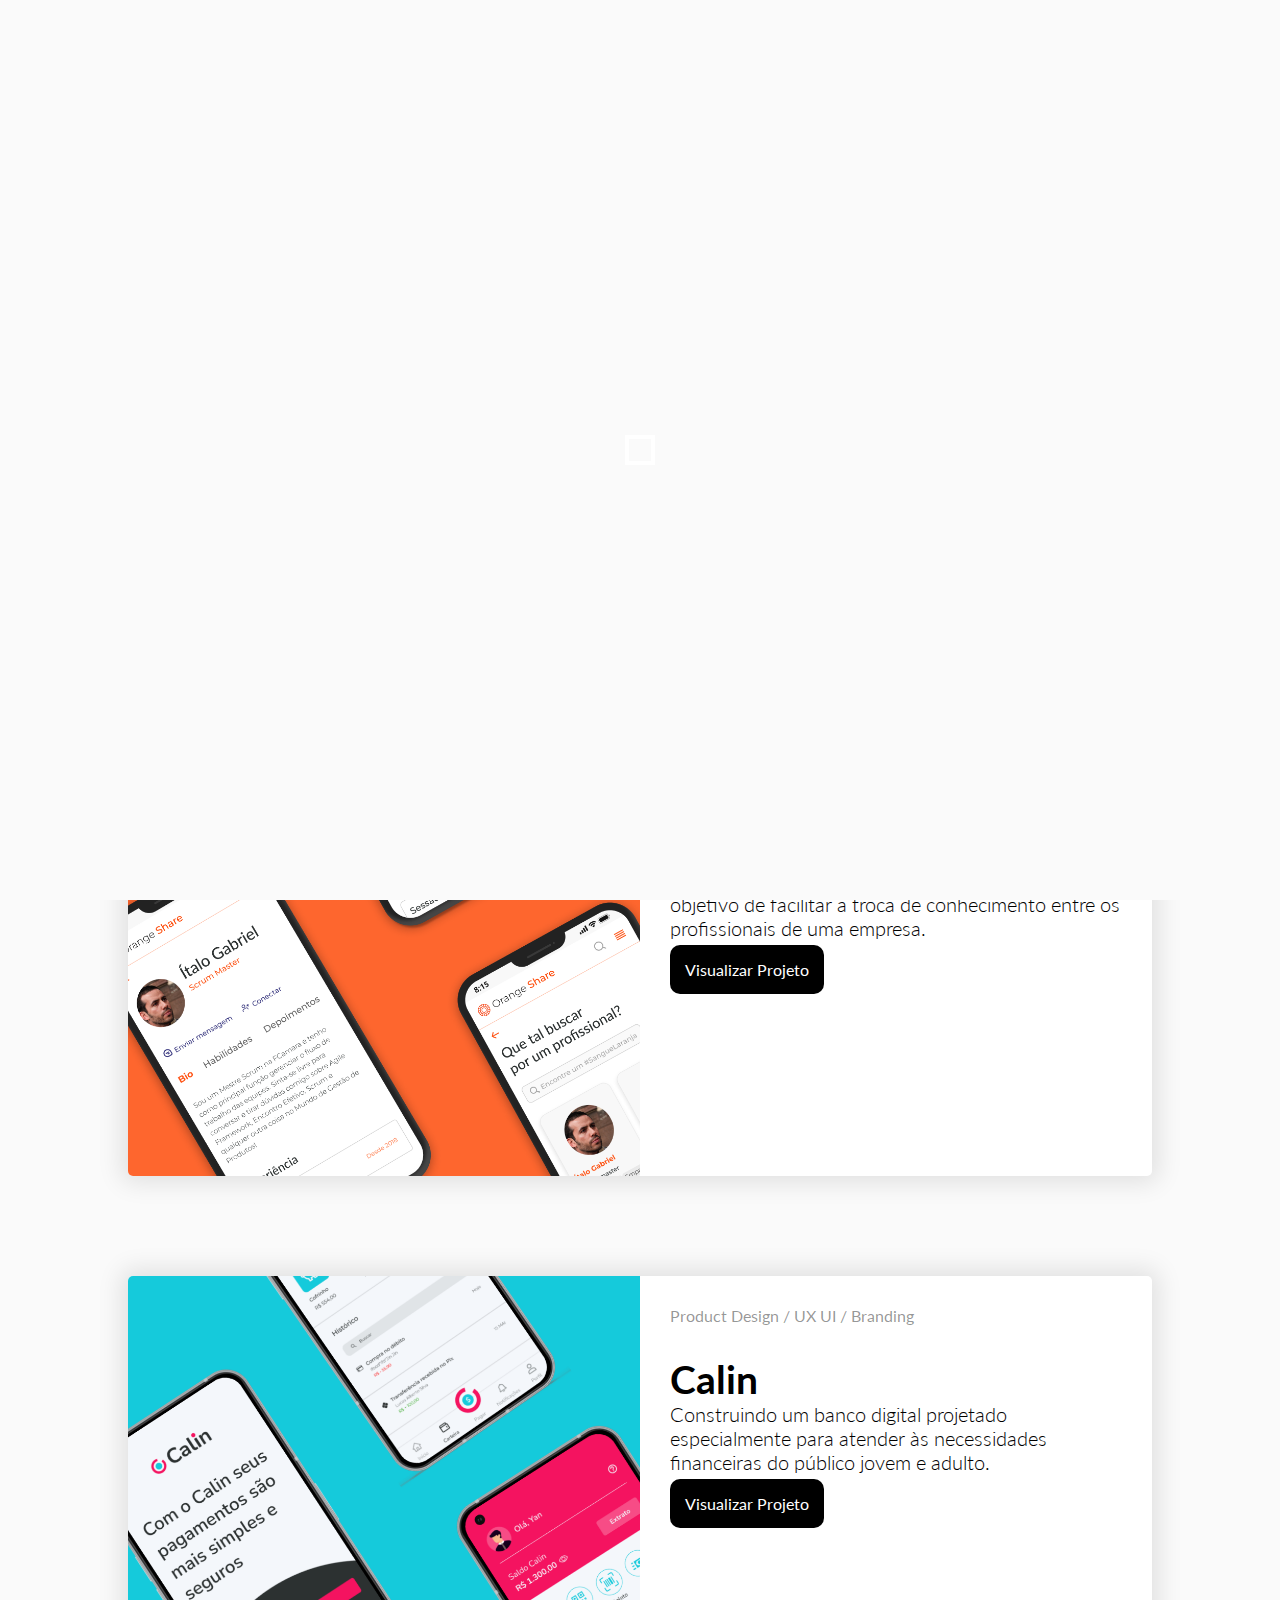
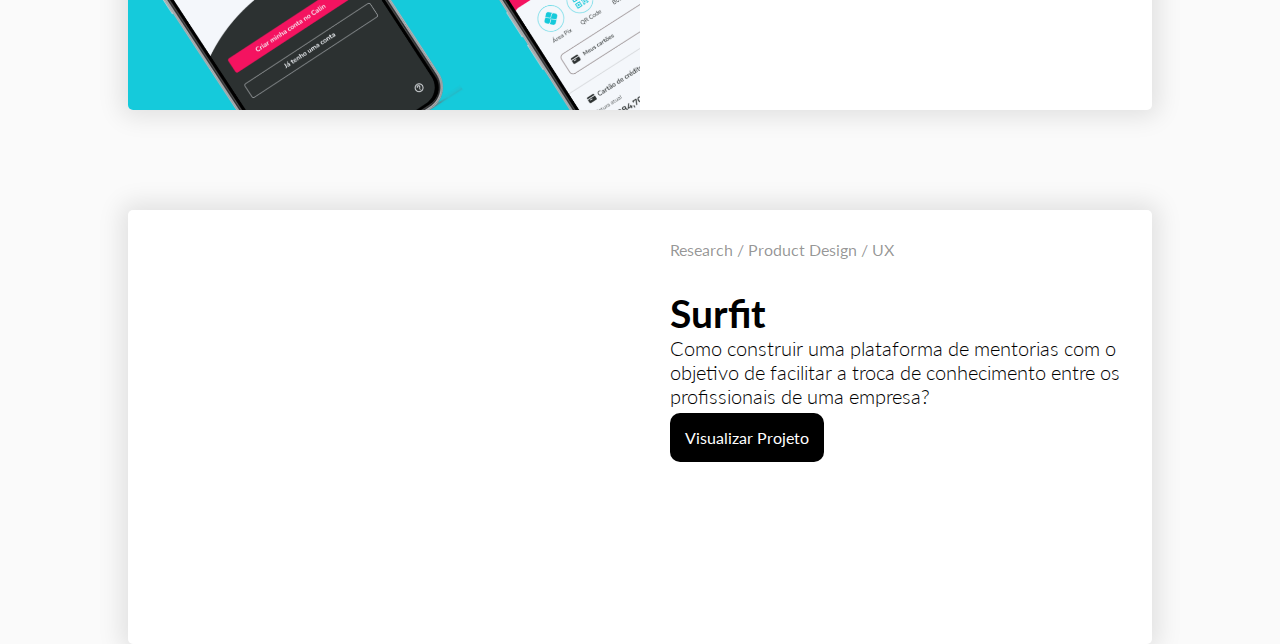
==== index.html @ 1e132814 "first commit" ====
<!DOCTYPE html>
<html lang="pt-br">

<head>
    <meta charset="UTF-8">
    <meta http-equiv="X-UA-Compatible" content="IE=edge">
    <meta name="viewport" content="width=device-width, initial-scale=1.0">
    <link rel="stylesheet" href="./css/loader.css">
    <link href="https://cdn.jsdelivr.net/npm/bootstrap@5.1.0/dist/css/bootstrap.min.css" rel="stylesheet"
        integrity="sha384-KyZXEAg3QhqLMpG8r+8fhAXLRk2vvoC2f3B09zVXn8CA5QIVfZOJ3BCsw2P0p/We" crossorigin="anonymous">
    <link rel="stylesheet" href="./css/index.css">
    <link rel="stylesheet" href="https://cdnjs.cloudflare.com/ajax/libs/font-awesome/6.4.0/css/all.min.css" integrity="sha512-iecdLmaskl7CVkqkXNQ/ZH/XLlvWZOJyj7Yy7tcenmpD1ypASozpmT/E0iPtmFIB46ZmdtAc9eNBvH0H/ZpiBw==" crossorigin="anonymous" referrerpolicy="no-referrer" />
    <link rel="apple-touch-icon" sizes="180x180" href="/apple-touch-icon.png">
    <link rel="icon" type="image/png" sizes="32x32" href="/favicon-32x32.png">
    <link rel="icon" type="image/png" sizes="16x16" href="/favicon-16x16.png">
    <link rel="manifest" href="/site.webmanifest">
    <meta name="msapplication-TileColor" content="#ffffff">
    <meta name="msapplication-TileImage" content="/ms-icon-144x144.png">
    <meta name="theme-color" content="#ffffff">
    <!-- Tags meta SEO Geral -->
    <title>Portfolio - Yan Casale</title>
    <meta name="description" content="">
    <meta name="author" content="Yan Casale">
    <meta name="robots" content="index">
    <link rel="shortcut icon" href="favicon.ico" type="image/ico">
    <!-- Tags meta Google+ / Schema.org -->
    <meta itemprop="name" content="Portfolio - Yan Casale">
    <meta itemprop="description" content="Sou um UX/UI Designer Sistemas para Internet, venha conhecer meus projetos!">
    <meta itemprop="image" content="">
    <!-- Tags meta Open Graph Facebook -->
    <meta property="og:title" content="Portfolio - Yan Casale">
    <meta property="og:description" content="Sou um UX/UI Designer Sistemas para Internet, venha conhecer meus projetos!">
    <meta property="og:site_name" content="Portfolio - Yan Casale">
    <meta property="og:type" content="website">
    <meta property="og:image" content="">
    <!-- Tags meta Twitter -->
    <meta name="twitter:title" content="Portfolio - Yan Casale">
    <meta name="twitter:description" content="Sou um UX/UI Designer formado em Sistemas para Internet, venha conhecer meus projetos!">
    <meta name="twitter:card" content="summary">
    <meta name="twitter:image" content="">
</head>

<body>
    <header>
        <nav class="header-navbar" id="inicio">
            <div class="container-navbar">
                <div class="navbar-item links">
                    <a href="https://www.linkedin.com/in/yancasale/" target="_blank"><i class="fa-brands fa-linkedin"></i></a>
                    <a href="https://github.com/yancasale" target="_blank"><i class="fa-brands fa-square-github"></i></a>
                    <a href="mailto:yancasale@gmail.com" target="_blank"><i class="fa-solid fa-envelope" ></i></a>
                </div>

                <div class="navbar-item icones">
                    <ul class="navbar-nav">
                        <li class="nav-item dropdown">
                            <a class="nav-link dropdown-toggle" href="#" id="navbarLightDropdownMenuLink" role="button"
                                data-bs-toggle="dropdown" aria-expanded="false" style="color: black;">
                                <i class="fa-solid fa-universal-access"></i> Acessibilidade
                            </a>

                            <ul class="dropdown-menu dropdown-menu-light" aria-labelledby="navbarLightDropdownMenuLink">
                                <li><a class="dropdown-item text-black acessibilidadeMenu__item largerFont"
                                        href="#">Aumentar fonte</a></li>
                                <li><a class="dropdown-item text-black acessibilidadeMenu__item bold" href="#">Textos em
                                        negrito</a></li>
                                <li><a class="dropdown-item text-black acessibilidadeMenu__item contraste"
                                        href="#">Cores em alto contraste</a>
                                </li>
                            </ul>
                        </li>
                    </ul>
                </div>

            </div>
        </nav>

        <nav class="header-stickytop" id="stickytop">
            <div class="container-stickytop">
                <div class="sticky-top-item sticky-titulo">
                    <a href="#">Yan Casale</a>
                </div>

                <button id="btn-mobile">
                    <span id="hamburger"></span>
                </button>

                <div class="sticky-top-item sticky-links">
                    <a href="#" class="active">Início</a>
                    <a href="./pages/sobremim.html">Sobre mim</a>
                    <a href="https://drive.google.com/file/d/1txHkwPHI08y7oYOBeFRfo9YcUF0TRtd6/view" target="_blank">Currículo</a>
                </div>
        </nav>
    </header>

    <section class="header-container-home">
        <div class="header-content-home">
           <div class="header-content-content">
            <div class="header-text-content">
                <h3>Olá, eu sou o Yan! 👋</h3>
                <p>Sou um <strong>UX/UI Designer</strong> de 21 anos, atualmente residindo em São Paulo. Com uma paixão pela criação de experiências digitais envolventes, estudo UX Design há dois anos e sou formado em Sistemas para Internet.</p>
                <p>Minha abordagem combina elementos do design com uma visão centrada no usuário, buscando sempre desenvolver soluções intuitivas e impactantes. Estou entusiasmado em compartilhar meu portfólio e mostrar como minha paixão pelo design pode melhorar a vida das pessoas no mundo digital.</p>
            </div>
          </div>
        </div>
    </section>

    <main class="main-content-container" id="projetos">
      <div class="main-content-content">
        <div class="main-content-project-card">
            <div class="cardinho card-image orange-share">
                
            </div>

            <div class="cardinho card-text">
                <p class="item cardtext-classes">Product Design / UX UI / Research</p>
                <h3 class="">Orange Share</h3>
                <p class=" cardtext-descricao">Construindo uma plataforma de mentorias com o objetivo de facilitar a troca de conhecimento entre os profissionais de uma empresa.</p>
                <a href="./pages/orangeshare.html" class="card-button">Visualizar Projeto</a>
            </div>
        </div>

        <div class="main-content-project-card">
            <div class="cardinho card-image calin">
                
            </div>

            <div class="cardinho card-text">
                <p class="item cardtext-classes">Product Design / UX UI / Branding</p>
                <h3 class="">Calin</h3>
                <p class=" cardtext-descricao">Construindo um banco digital projetado especialmente para atender às necessidades financeiras do público jovem e adulto.</p>
                <a href="" class="card-button">Visualizar Projeto</a>

            </div>
        </div>

        <div class="main-content-project-card">
            <div class="cardinho card-image">
                
            </div>

            <div class="cardinho card-text">
                <p class="item cardtext-classes">Research / Product Design / UX</p>
                <h3 class="">Surfit</h3>
                <p class=" cardtext-descricao">Como construir uma plataforma de mentorias com o objetivo de facilitar a troca de conhecimento entre os profissionais de uma empresa?</p>
                <a href="" class="card-button">Visualizar Projeto</a>

            </div>
        </div>
      </div>
    </main>
    


    <div class="loader-wrapper">
        <span class="loader"><span class="loader-inner"></span></span>
    </div>

    <!-- jQuery -->
    <script src="https://code.jquery.com/jquery-3.6.0.js"
        integrity="sha256-H+K7U5CnXl1h5ywQfKtSj8PCmoN9aaq30gDh27Xc0jk=" crossorigin="anonymous"></script>
    <!-- Bootstrap JS -->
    <script src="https://cdn.jsdelivr.net/npm/bootstrap@5.1.0/dist/js/bootstrap.bundle.min.js"
        integrity="sha384-U1DAWAznBHeqEIlVSCgzq+c9gqGAJn5c/t99JyeKa9xxaYpSvHU5awsuZVVFIhvj" crossorigin="anonymous">
    </script>
    <!-- Sticky top navbar -->
    <script src="./js/stickytop.js" type="text/javascript"></script>
    <!-- Menu Hamburger -->
    <script src="./js/hamburger.js" type="text/javascript"></script>
    <!-- Loader -->
    <script src="./js/loader.js" type="text/javascript"></script>
    <!-- Acessibilidade Togle -->
    <script src="./js/acessibilidade.js" type="text/javascript"></script>

</body>

</html>
---- css/loader.css ----
body,
html {
    height: 100%;
    text-align: center;
}

body {
    background-color: #242F3F;
}

.loader-wrapper {
    width: 100%;
    height: 100%;
    position: fixed;
    top: 0;
    left: 0;
    background-color: var(--color-grey);
    display: flex;
    justify-content: center;
    align-items: center;
}

.loader {
    display: inline-block;
    width: 30px;
    height: 30px;
    position: relative;
    border: 4px solid  #FFF;
    animation: loader 2s infinite ease;
}

.loader-inner {
    vertical-align: top;
    display: inline-block;
    width: 100%;
    background-color: #FFF;
    animation: loader-inner 2s infinite ease-in;
}

@keyframes loader {
    0% {
        transform: rotate(0deg);
    }

    25% {
        transform: rotate(180deg);
    }

    50% {
        transform: rotate(180deg);
    }

    75% {
        transform: rotate(360deg);
    }

    100% {
        transform: rotate(360deg);
    }
}

@keyframes loader-inner {
    0% {
        height: 0%;
    }

    25% {
        height: 0%;
    }

    50% {
        height: 100%;
    }

    75% {
        height: 100%;
    }

    100% {
        height: 0%;
    }
}
---- css/index.css ----
@import url(./main.css);

.header-container-home {
    margin: 100px auto;
}

.header-content-home {
    display: flex;
    margin: 0 auto;
    width: 55%;
    background-color: var(--color-grey);
    border-radius: 10px;
    padding: 50px;
    box-shadow: 0px 10px 15px -3px rgba(0,0,0,0.1);
}

.header-text-content {
    text-align: left;
}

.header-content-home h3 {
    font-size: 1.563rem;
    font-weight: 500;
}

.header-content-home p {
    font-size: 1.25rem;
    font-weight: 300;
    margin-top: 30px;
    line-height: 1.55em;
}


.main-content-container {
    background-color: var(--color-grey);
    border-top: 1px solid var(--color-grey);
}

.main-content-content {
    width: 60%;
    margin: 100px auto;
}

.main-content-project-card {
    display: flex;
    width: 100%;
    height: 434px;
    border-radius: 5px;
    box-shadow: 0px 0px 24px 7px rgba(0,0,0,0.1);
    background-color: #FFF;
    margin-bottom: 100px;
}

.cardinho {
    width: 50%;
    height: 100%;
}

.card-image img {
    width: 100%;
    height: 100%;
    border-top-left-radius: 5px;
    border-bottom-left-radius: 5px;
}

.orange-share {
    background-image: url(../images/Orange\ Share.png);
    background-repeat: no-repeat;
    background-size: cover;
    border-top-left-radius: 5px;
    border-bottom-left-radius: 5px;
}

.calin {
    background-image: url(../images/Calin\ Image1.png);
    background-repeat: no-repeat;
    background-size: cover;
    border-top-left-radius: 5px;
    border-bottom-left-radius: 5px;
}

.card-text {
    padding: 30px;
    text-align: left;
}

.card-text h3 {
    font-size: 2.441rem;
}

.item {
    margin-bottom: 30px;
}


.cardtext-classes {
    font-size: 1rem;
    color: rgba(0, 0, 0, 0.418);
}

.cardtext-descricao {
    font-size: 1.25rem;
    font-weight: 300;
    padding-bottom: 20px;
}

.card-button {
    text-decoration: none;
    background-color: black;
    color: white;
    padding: 15px 15px 15px 15px;
    border-radius: 10px;
    font-size: 1rem;
    font-weight: 400;
}

.card-button:hover{
    background-color: #FFF;
    border: 1px solid black;
    color: black;

}

/* Media Queries */

@media screen and (max-width: 1458px) {

    .container-stickytop {
        width: 80%;
    }

    .sticky-top-item {
        width: 80%;
    }

    .sticky-titulo {
        width: 40%;
    }

    .container-navbar {
        width: 80%;
    }

    .header-content-home {
        width: 80%;
    }

    .main-content-content {
        width: 80%;
    }
}



@media screen and (max-width: 1015px) {

    .container-stickytop {
        justify-content: space-between;
    }

    .sticky-links {
        display: block;
        position: absolute;
        width: 100%;
        top: 100px;
        right: 0px;
        background: #f0eded;
        height: 0px;
        transition: .6s;
        z-index: 1000;
        visibility: hidden;
        overflow-y: hidden;
    }

    #stickytop.active .sticky-links {
        height: calc(100vh - 100px);
        visibility: visible;
        overflow-y: auto;
    }

    #mais {
        display: none;
    }

    .mais-opcoes {
        display: block;
    }

    .sticky-links a {
        padding: 1rem 0;
        margin: 0 1rem;
        border-bottom: 1px solid rgba(204, 204, 204, 0.089);
        display: flex;
    }

    #btn-mobile {
        display: flex;
        padding: .5em 1rem;
        font-size: 1rem;
        border: none;
        background: none;
        cursor: pointer;
        gap: .5rem;
        color: var(--color-black);
    }

    #hamburger {
        display: block;
        border-top: 2px solid;
        width: 20px;
    }

    #hamburger::after,
    #hamburger::before {
        content: '';
        display: block;
        width: 20px;
        height: 2px;
        background: currentColor;
        margin-top: 5px;
        transition: .3s;
        position: relative;
    }

    #stickytop.active #hamburger {
        border-top-color: transparent;
    }

    #stickytop.active #hamburger::before {
        transform: rotate(135deg);

    }

    #stickytop.active #hamburger::after {
        transform: rotate(-135deg);
        top: -7px;

    }

}

@media screen and (max-width: 916px) {
    .main-content-project-card {
        flex-direction: column;
        height: 600px;
    }
    .cardinho {
        width: 100%;
    }

    .card-image {
        height: 50%;
    }

    .cardinho img {
        width: 100%;
        height: 100%;
    }
}

@media screen and (max-width: 707px) {

    .container-navbar {
        width: 90%;
    }

    .links {
        width: 5%;
    }

    .icones {
        width: 95%;
    }

    .main-content-content {
        width: 90%;
    }

    .header-content-home {
        width: 90%;
    }

    .container-stickytop {
        width: 90%;
    }
}

@media screen and (max-width: 509px) {

    .icones {
        /* width: 100%;
        justify-content: left; */
    }
}
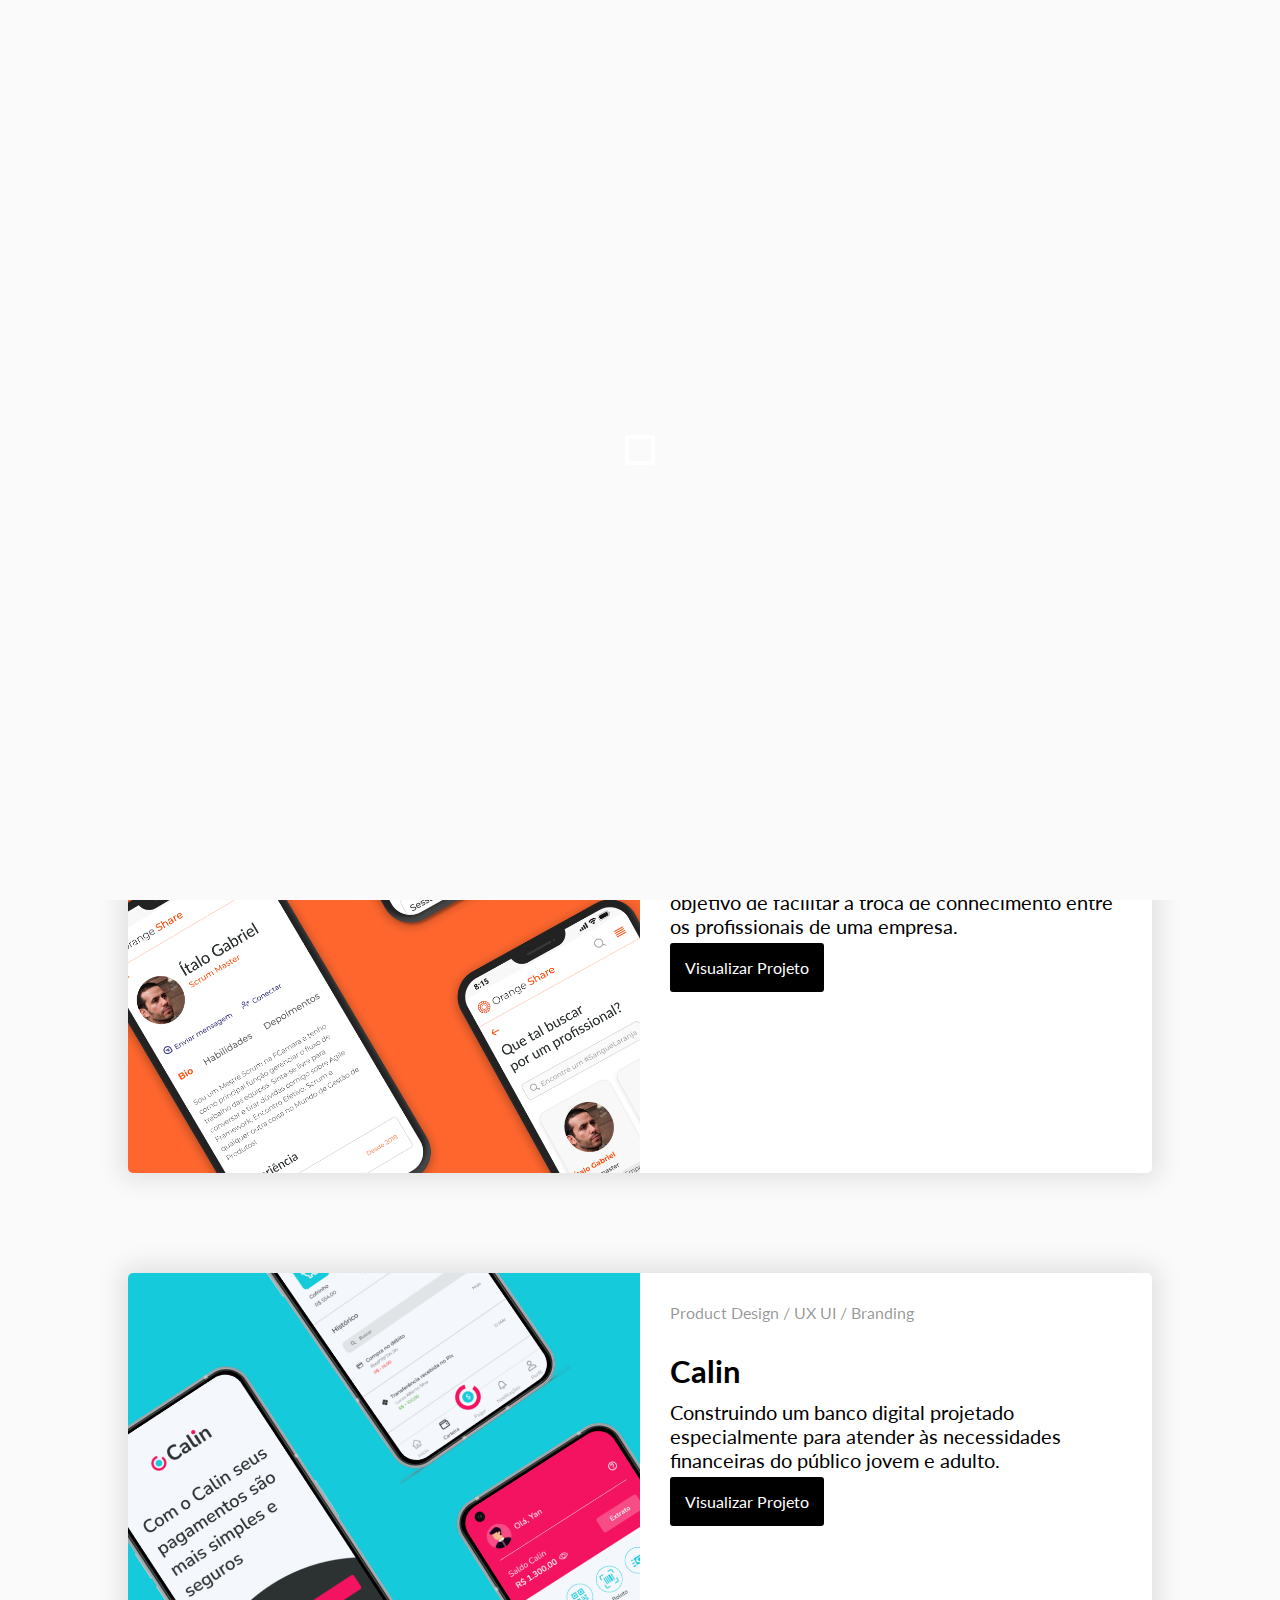
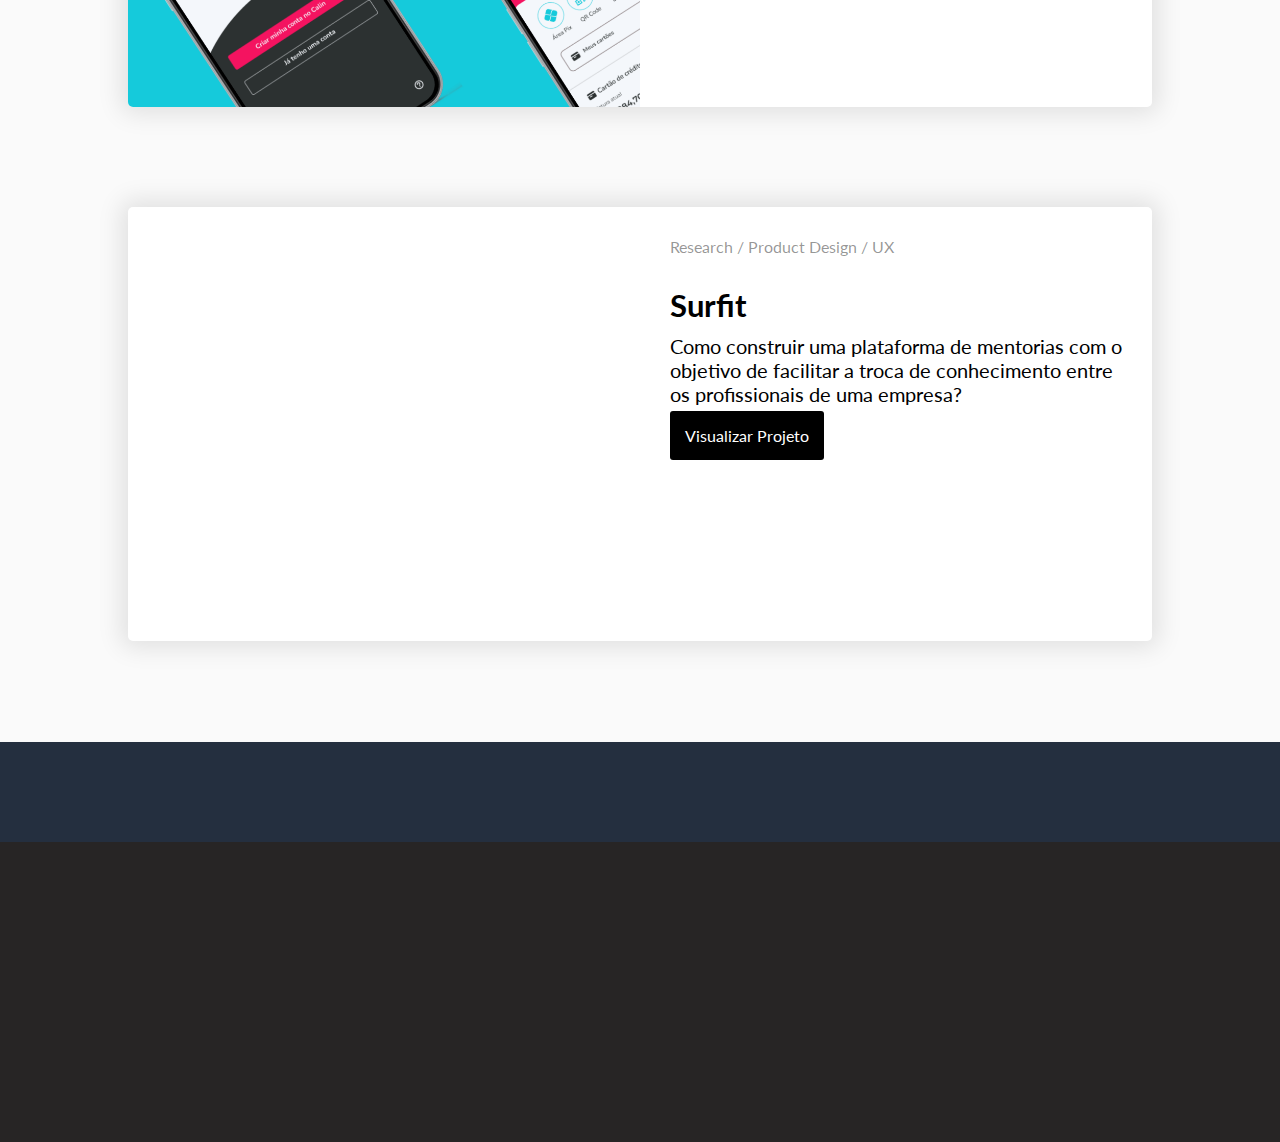
==== commit 62c86731: "Adicionando footer" ====
--- a/index.html
+++ b/index.html
@@ -148,9 +148,11 @@
         </div>
       </div>
     </main>
+
+    <footer>
+
+    </footer>
     
-
-
     <div class="loader-wrapper">
         <span class="loader"><span class="loader-inner"></span></span>
     </div>
--- a/css/loader.css
+++ b/css/loader.css
@@ -1,7 +1,6 @@
 body,
 html {
     height: 100%;
-    text-align: center;
 }
 
 body {
--- a/css/index.css
+++ b/css/index.css
@@ -19,21 +19,22 @@
 }
 
 .header-content-home h3 {
-    font-size: 1.563rem;
-    font-weight: 500;
-}
+    font-size: var(--font-size-big);
+    font-weight: bold;
+}
+
 
 .header-content-home p {
-    font-size: 1.25rem;
-    font-weight: 300;
+    font-size: var(--font-size-regular);
     margin-top: 30px;
-    line-height: 1.55em;
-}
-
+    /* line-height: 1.55em; */
+}
 
 .main-content-container {
     background-color: var(--color-grey);
     border-top: 1px solid var(--color-grey);
+    border-bottom: 1px solid var(--color-grey);
+
 }
 
 .main-content-content {
@@ -85,7 +86,8 @@
 }
 
 .card-text h3 {
-    font-size: 2.441rem;
+    font-size: var(--font-size-big);
+    font-weight: bold;
 }
 
 .item {
@@ -99,9 +101,9 @@
 }
 
 .cardtext-descricao {
-    font-size: 1.25rem;
-    font-weight: 300;
+    font-size: var(--font-size-regular);
     padding-bottom: 20px;
+    padding-top: 10px;
 }
 
 .card-button {
@@ -109,16 +111,21 @@
     background-color: black;
     color: white;
     padding: 15px 15px 15px 15px;
-    border-radius: 10px;
-    font-size: 1rem;
-    font-weight: 400;
-}
-
-.card-button:hover{
+    border-radius: 3px;
+    font-size: var(--font-size-small);
+}
+
+.card-button:hover {
+    border: 1px solid black;
     background-color: #FFF;
-    border: 1px solid black;
     color: black;
-
+}
+
+footer {
+    height: 300px;
+    margin-top: 100px;
+    background-color: #FFF;
+    background-color: rgb(39, 37, 37);
 }
 
 /* Media Queries */
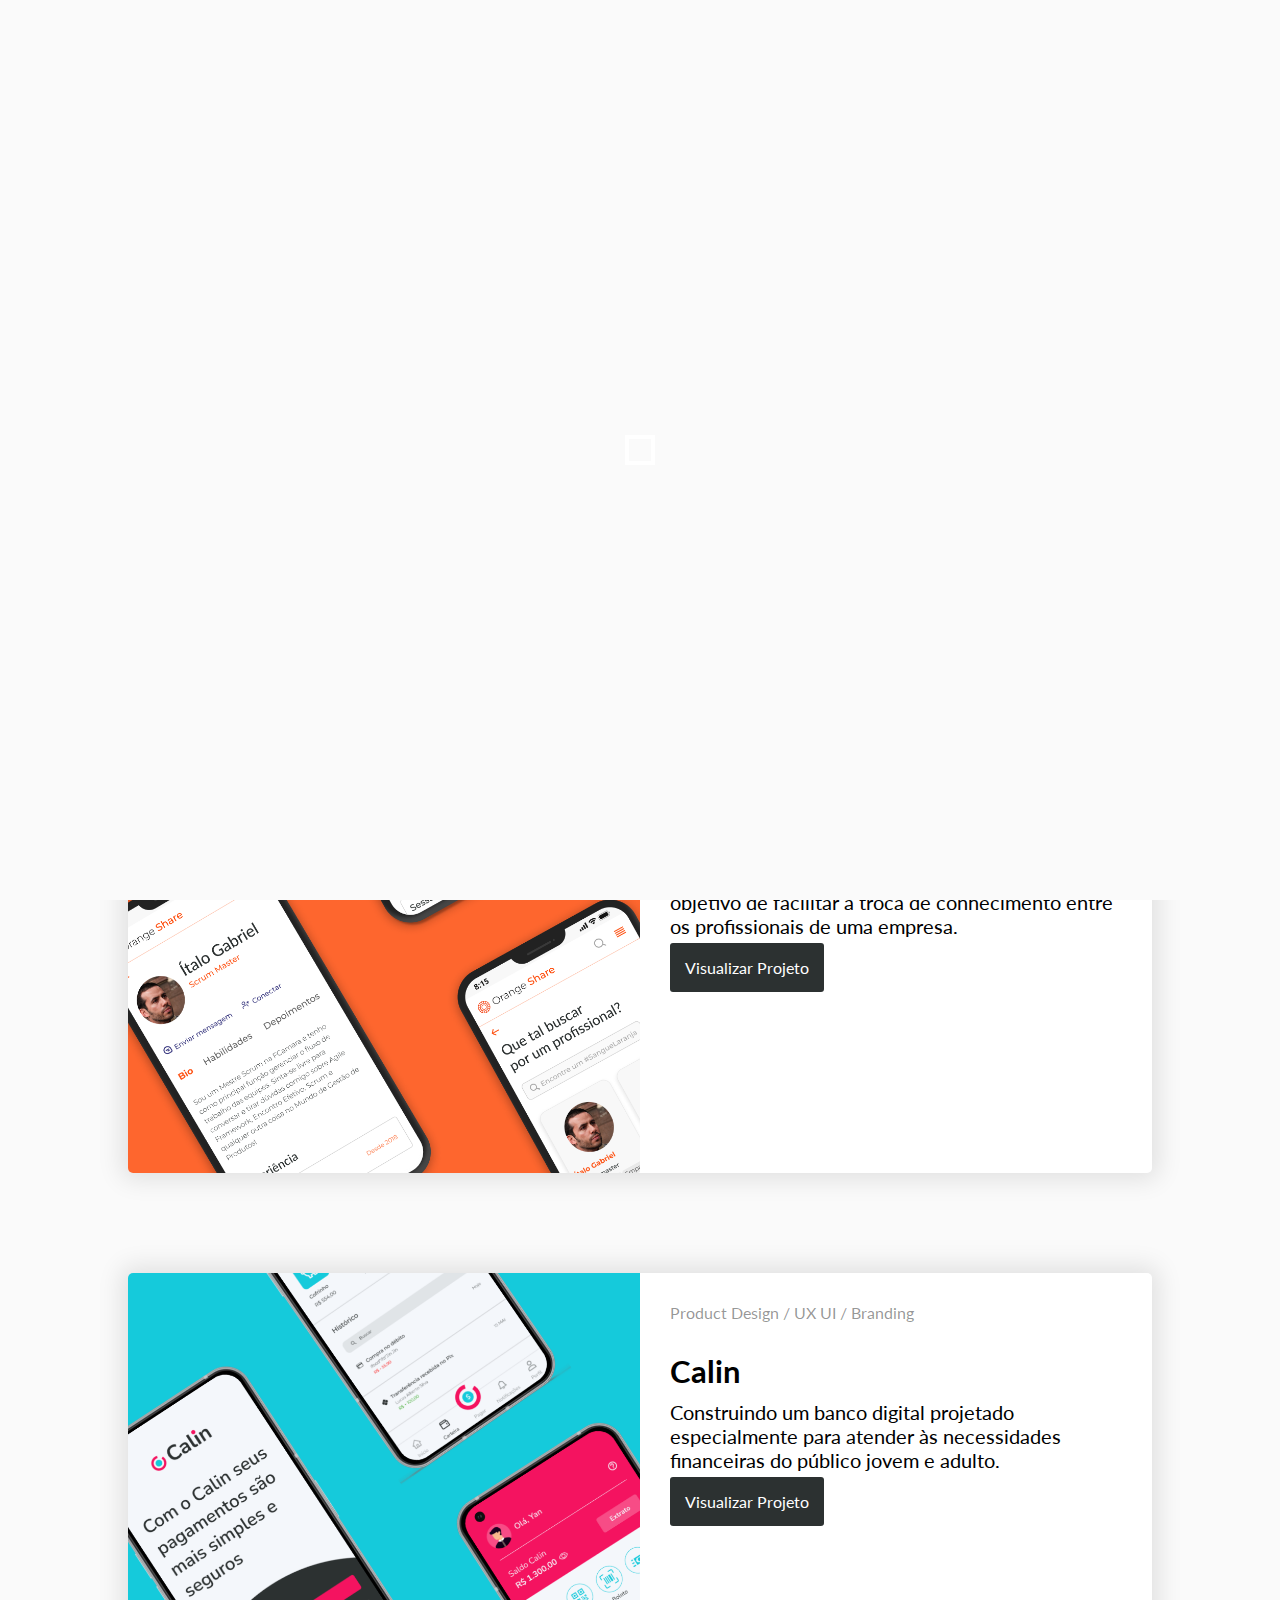
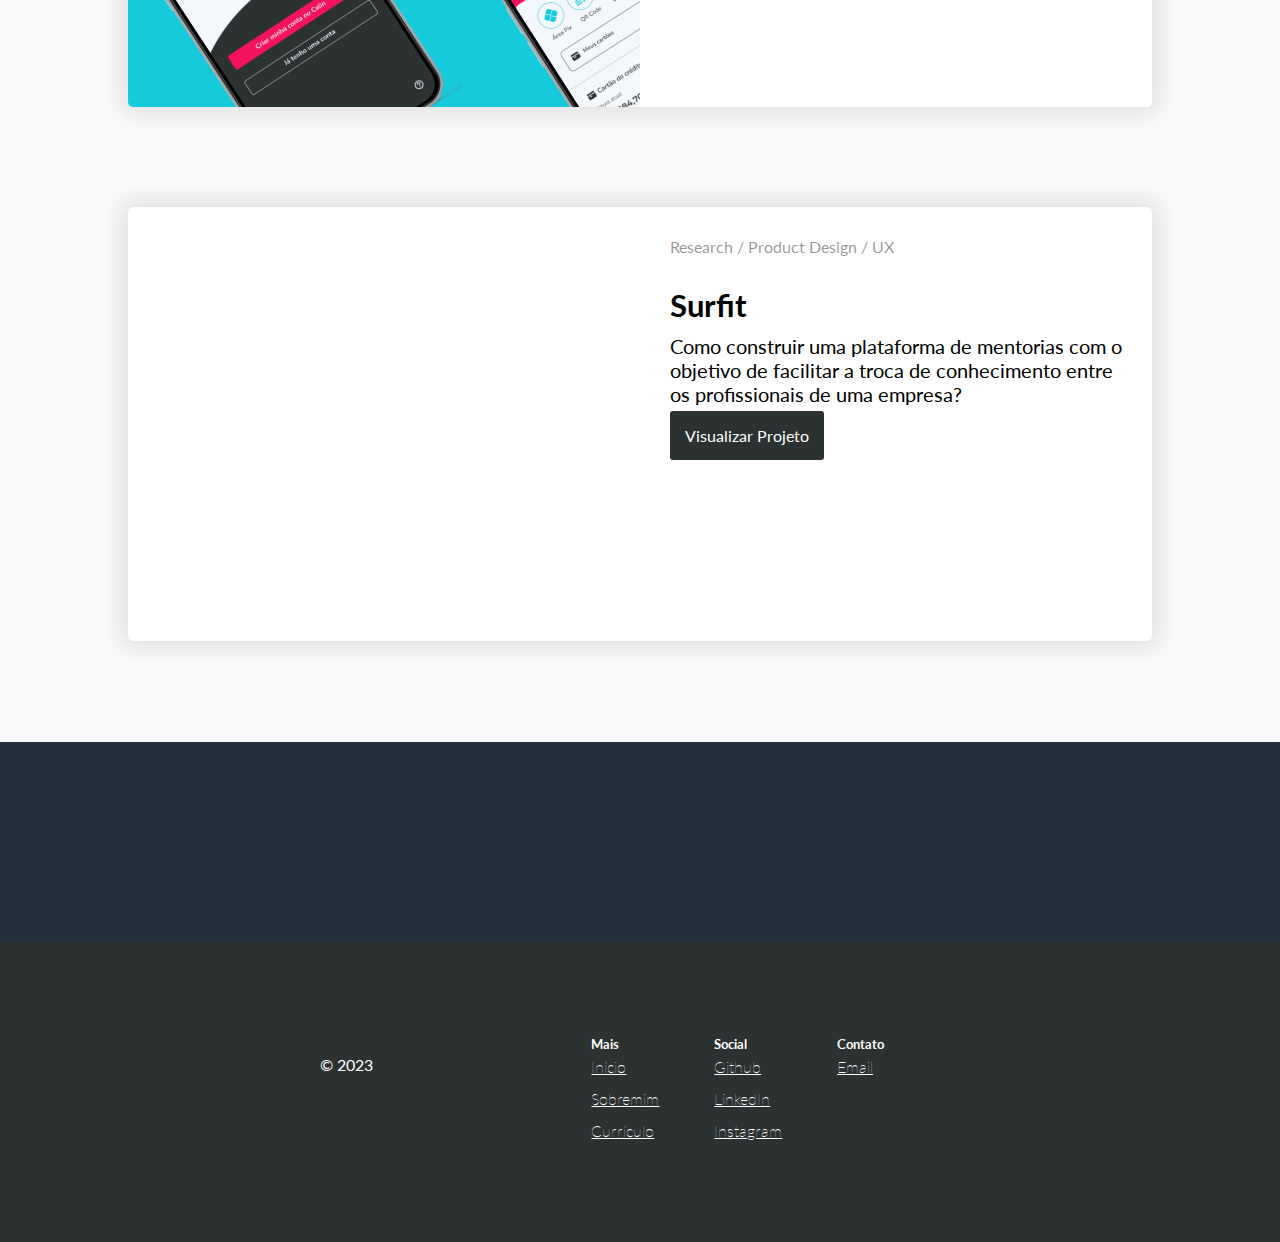
==== commit 16946b9e: "Finalizando o footer e arrumando responsividade" ====
--- a/index.html
+++ b/index.html
@@ -150,7 +150,35 @@
     </main>
 
     <footer>
-
+        <div class="footer-inner-container">
+            <div class="footer-box-inner footer-titulo">
+                <a href="../index.html"><img src="../images/favicon.ico"
+                        alt></a>
+                <!-- <p>Feito por mim com muito carinho :D</p> -->
+                <p>© 2023</p>
+            </div>
+
+            <div class="footer-box-inner footer-content">
+                <div class="box-inner-inner">
+                    <h5>Mais</h5>
+                    <a href="../index.html">Início</a>
+                    <a href="./sobremim.html">Sobremim</a>
+                    <a href="https://drive.google.com/file/d/1txHkwPHI08y7oYOBeFRfo9YcUF0TRtd6/view" target="_blank">Currículo</a>
+                </div>
+
+                <div class="box-inner-inner">
+                    <h5>Social</h5>
+                    <a href="https://github.com/yancasale" target="_blank">Github</a>
+                    <a href="https://www.linkedin.com/in/yancasale/" target="_blank">LinkedIn</a>
+                    <a href="https://www.instagram.com/oyancasale" target="_blank">Instagram</a>
+                </div>
+
+                <div class="box-inner-inner">
+                    <h5>Contato</h5>
+                    <a href="">Email</a>
+                </div>
+            </div>
+        </div>
     </footer>
     
     <div class="loader-wrapper">
--- a/css/index.css
+++ b/css/index.css
@@ -108,7 +108,7 @@
 
 .card-button {
     text-decoration: none;
-    background-color: black;
+    background-color: #2C3131;
     color: white;
     padding: 15px 15px 15px 15px;
     border-radius: 3px;
@@ -116,17 +116,11 @@
 }
 
 .card-button:hover {
-    border: 1px solid black;
+    border: 1px solid #2C3131;
     background-color: #FFF;
-    color: black;
-}
-
-footer {
-    height: 300px;
-    margin-top: 100px;
-    background-color: #FFF;
-    background-color: rgb(39, 37, 37);
-}
+    color: #2C3131;
+}
+
 
 /* Media Queries */
 
@@ -294,8 +288,8 @@
 
 @media screen and (max-width: 509px) {
 
-    .icones {
-        /* width: 100%;
-        justify-content: left; */
-    }
-}
+    /* .icones {
+        width: 100%;
+        justify-content: left;
+    } */
+}
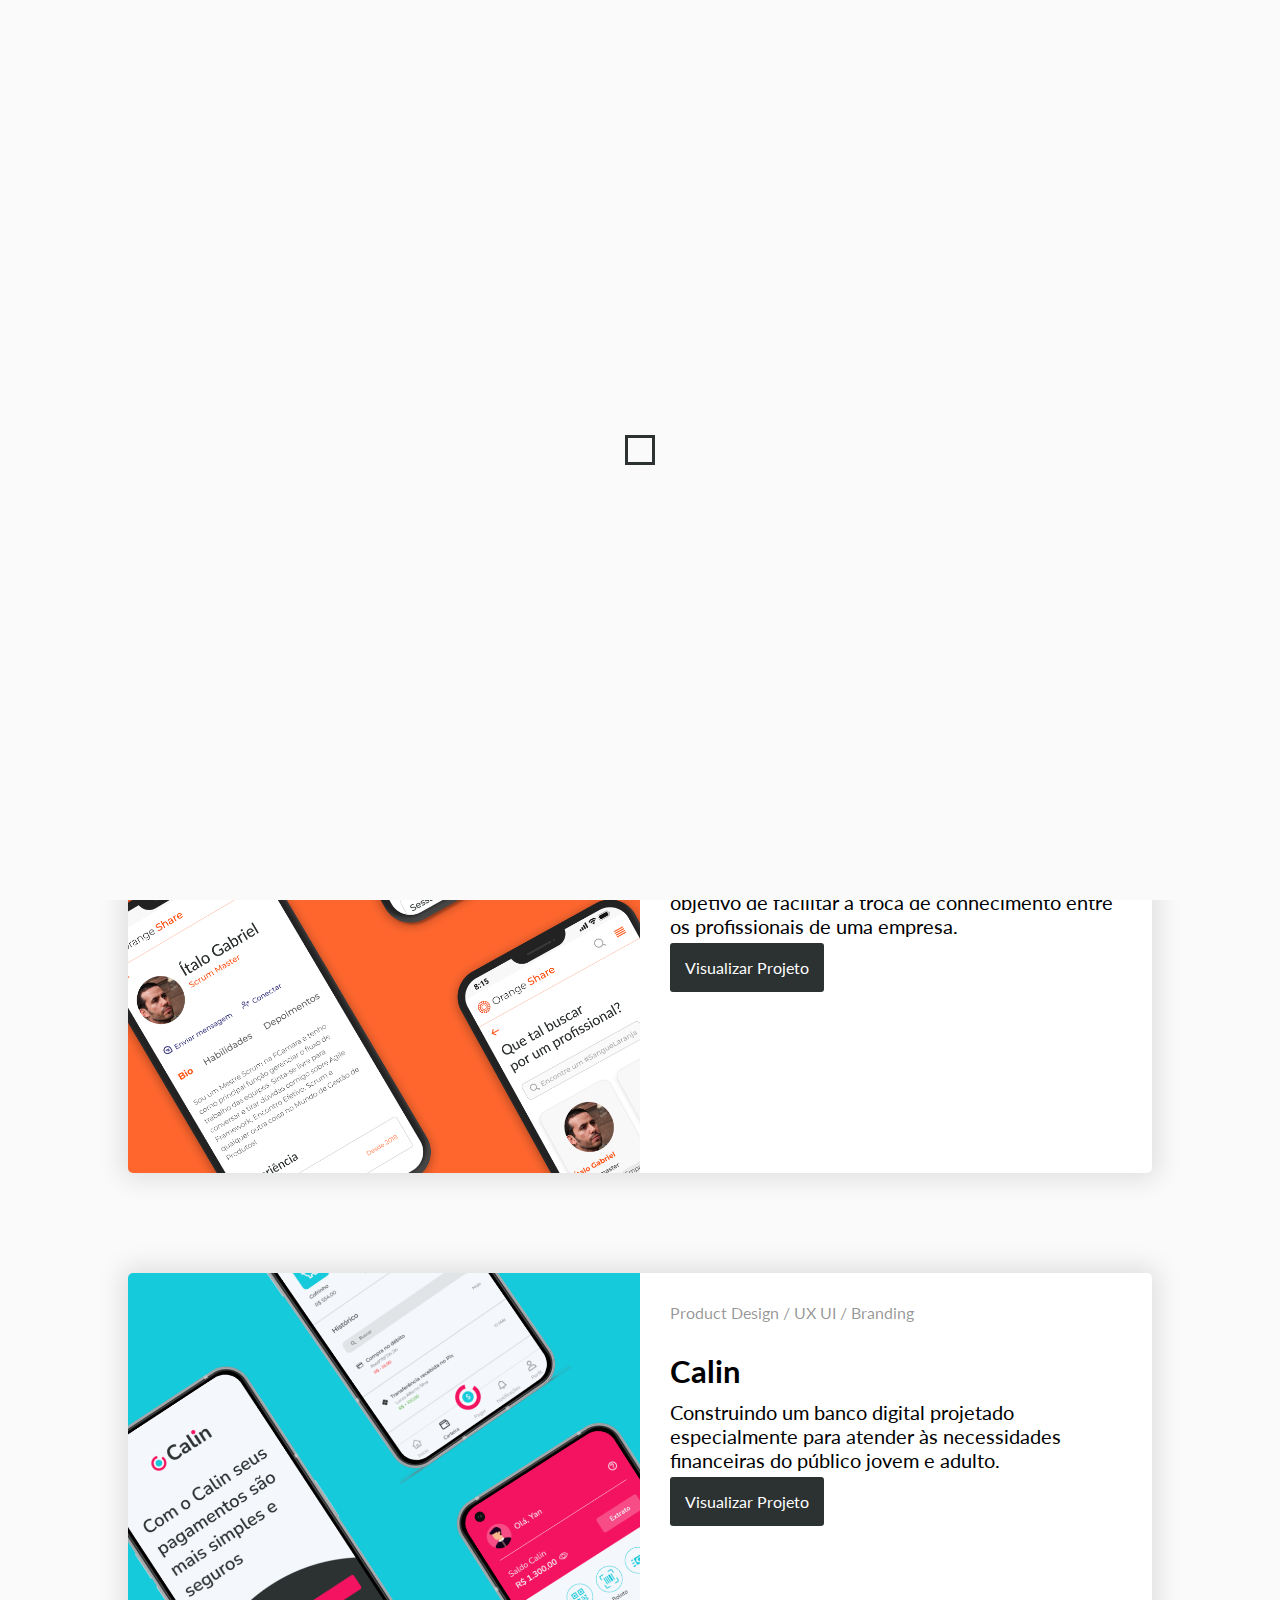
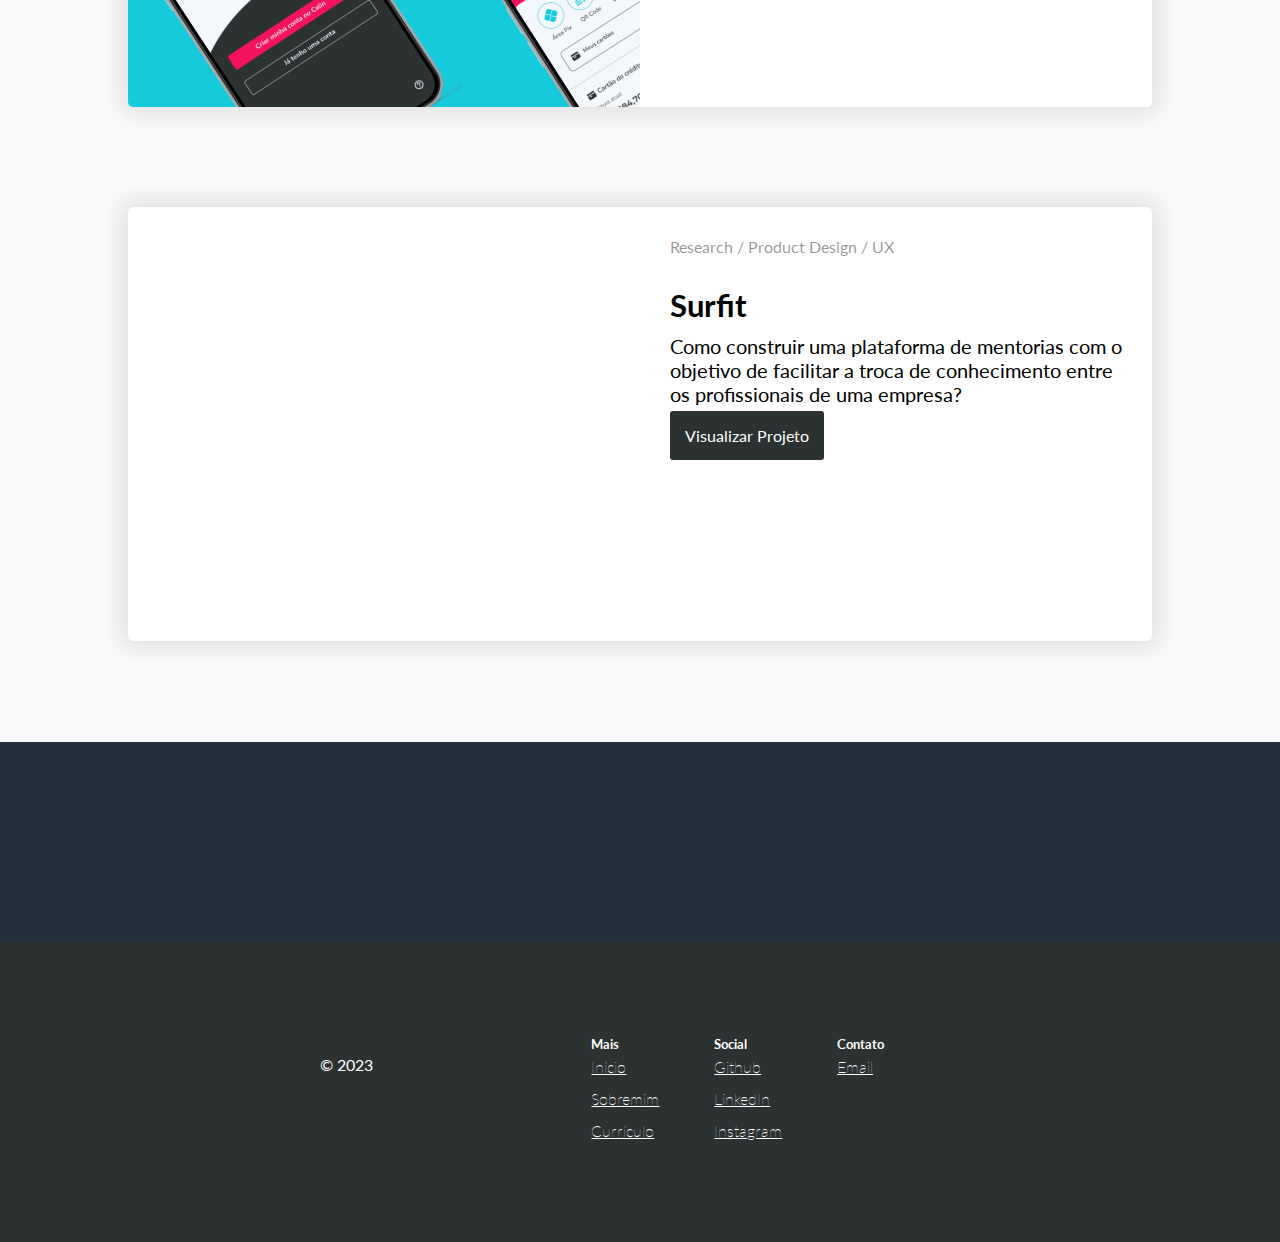
==== commit 48490c1f: "adicionando projeto calin e seu conteudo (1/2)" ====
--- a/index.html
+++ b/index.html
@@ -128,7 +128,7 @@
                 <p class="item cardtext-classes">Product Design / UX UI / Branding</p>
                 <h3 class="">Calin</h3>
                 <p class=" cardtext-descricao">Construindo um banco digital projetado especialmente para atender às necessidades financeiras do público jovem e adulto.</p>
-                <a href="" class="card-button">Visualizar Projeto</a>
+                <a href="./pages/calin.html" class="card-button">Visualizar Projeto</a>
 
             </div>
         </div>
@@ -143,7 +143,6 @@
                 <h3 class="">Surfit</h3>
                 <p class=" cardtext-descricao">Como construir uma plataforma de mentorias com o objetivo de facilitar a troca de conhecimento entre os profissionais de uma empresa?</p>
                 <a href="" class="card-button">Visualizar Projeto</a>
-
             </div>
         </div>
       </div>
@@ -175,7 +174,7 @@
 
                 <div class="box-inner-inner">
                     <h5>Contato</h5>
-                    <a href="">Email</a>
+                    <a href="mailto:yancasale@gmail.com">Email</a>
                 </div>
             </div>
         </div>
--- a/css/loader.css
+++ b/css/loader.css
@@ -24,7 +24,7 @@
     width: 30px;
     height: 30px;
     position: relative;
-    border: 4px solid  #FFF;
+    border: 3px solid  #2C3131;
     animation: loader 2s infinite ease;
 }
 
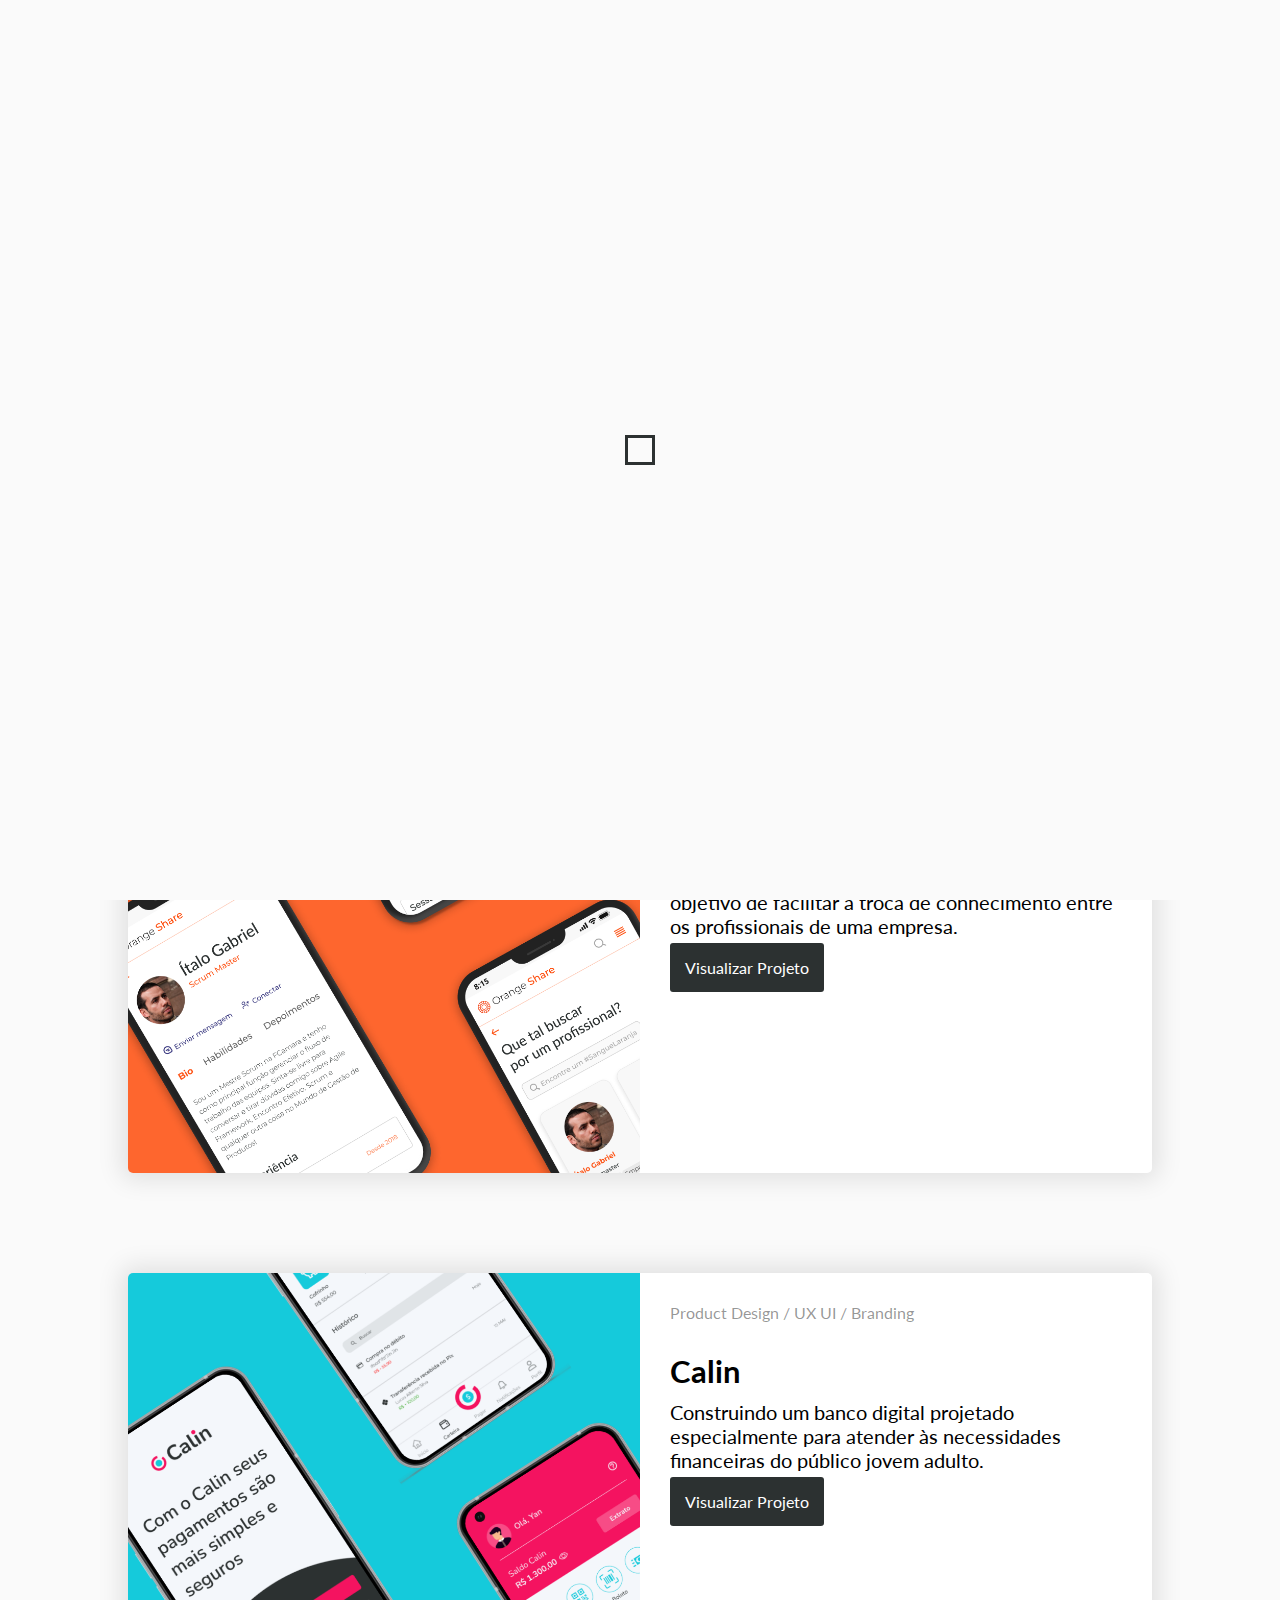
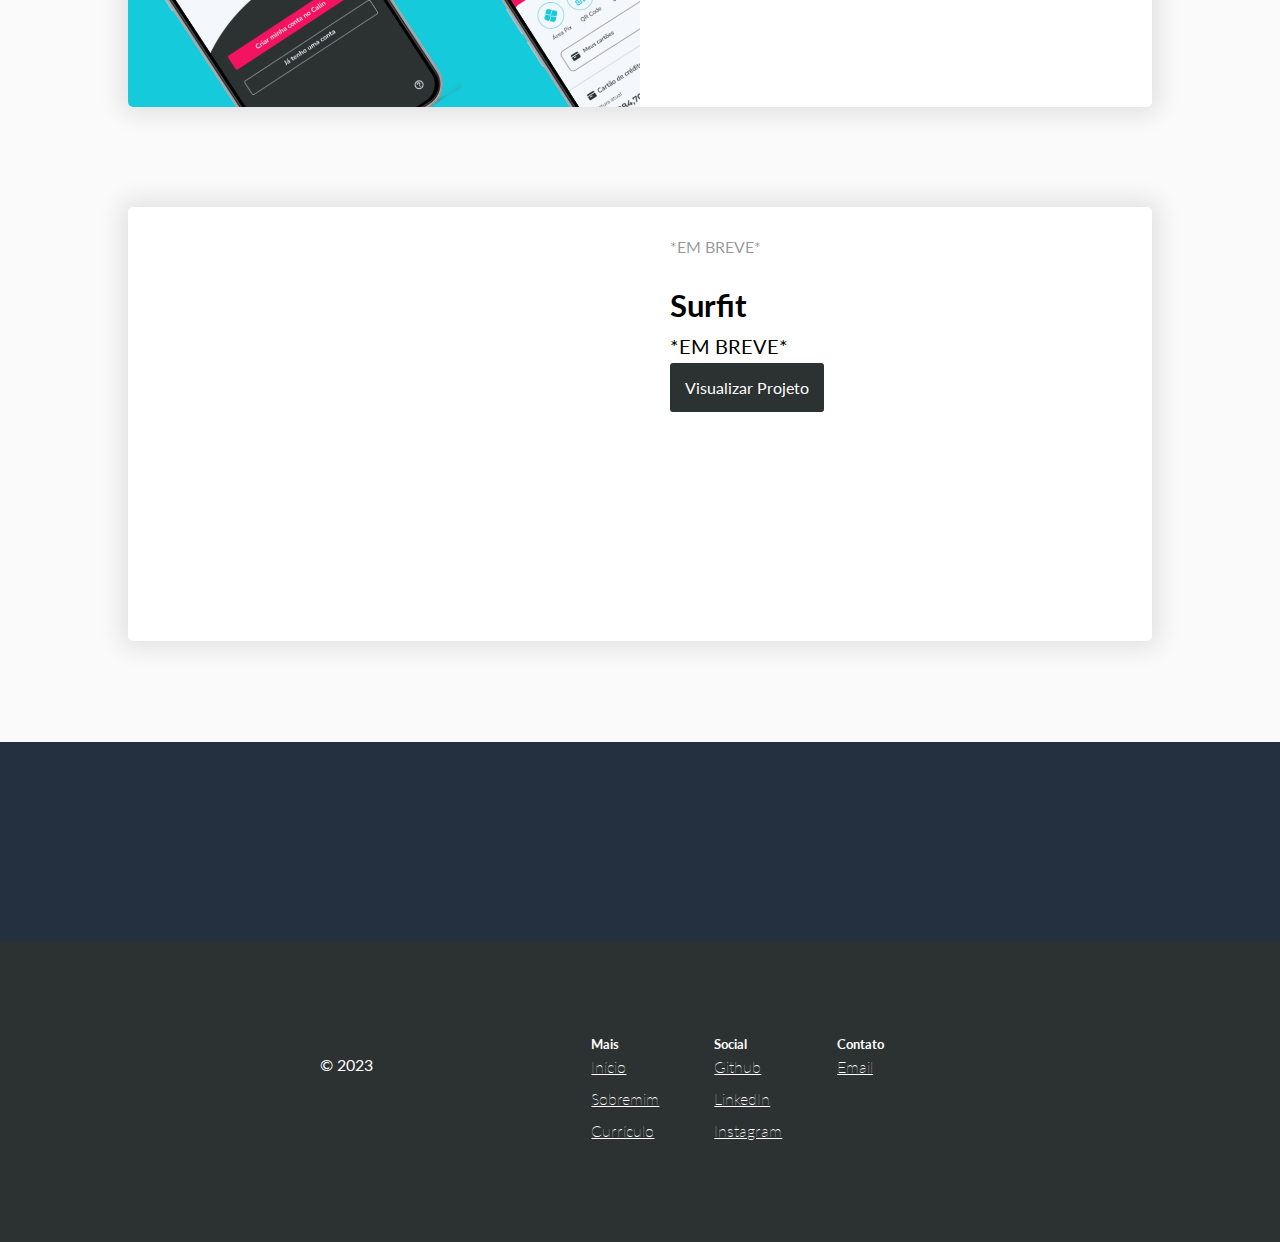
==== commit 63114904: "atualizando textos e curriculo" ====
--- a/index.html
+++ b/index.html
@@ -87,7 +87,7 @@
                 <div class="sticky-top-item sticky-links">
                     <a href="#" class="active">Início</a>
                     <a href="./pages/sobremim.html">Sobre mim</a>
-                    <a href="https://drive.google.com/file/d/1txHkwPHI08y7oYOBeFRfo9YcUF0TRtd6/view" target="_blank">Currículo</a>
+                    <a href="https://drive.google.com/file/d/1RqIn_9_s-FoQvKu0CGuDMMBXvqw9fCFz/view" target="_blank">Currículo</a>
                 </div>
         </nav>
     </header>
@@ -97,7 +97,7 @@
            <div class="header-content-content">
             <div class="header-text-content">
                 <h3>Olá, eu sou o Yan! 👋</h3>
-                <p>Sou um <strong>UX/UI Designer</strong> de 21 anos, atualmente residindo em São Paulo. Com uma paixão pela criação de experiências digitais envolventes, estudo UX Design há dois anos e sou formado em Sistemas para Internet.</p>
+                <p>Sou um <strong>UX Designer</strong> de 21 anos, atualmente residindo em São Paulo. Com uma paixão pela criação de experiências digitais envolventes, estudo UX Design há dois anos e sou formado em Sistemas para Internet.</p>
                 <p>Minha abordagem combina elementos do design com uma visão centrada no usuário, buscando sempre desenvolver soluções intuitivas e impactantes. Estou entusiasmado em compartilhar meu portfólio e mostrar como minha paixão pelo design pode melhorar a vida das pessoas no mundo digital.</p>
             </div>
           </div>
@@ -127,9 +127,8 @@
             <div class="cardinho card-text">
                 <p class="item cardtext-classes">Product Design / UX UI / Branding</p>
                 <h3 class="">Calin</h3>
-                <p class=" cardtext-descricao">Construindo um banco digital projetado especialmente para atender às necessidades financeiras do público jovem e adulto.</p>
+                <p class=" cardtext-descricao">Construindo um banco digital projetado especialmente para atender às necessidades financeiras do público jovem adulto.</p>
                 <a href="./pages/calin.html" class="card-button">Visualizar Projeto</a>
-
             </div>
         </div>
 
@@ -139,9 +138,9 @@
             </div>
 
             <div class="cardinho card-text">
-                <p class="item cardtext-classes">Research / Product Design / UX</p>
+                <p class="item cardtext-classes">*EM BREVE*</p>
                 <h3 class="">Surfit</h3>
-                <p class=" cardtext-descricao">Como construir uma plataforma de mentorias com o objetivo de facilitar a troca de conhecimento entre os profissionais de uma empresa?</p>
+                <p class=" cardtext-descricao">*EM BREVE*</p>
                 <a href="" class="card-button">Visualizar Projeto</a>
             </div>
         </div>
--- a/css/loader.css
+++ b/css/loader.css
@@ -32,7 +32,7 @@
     vertical-align: top;
     display: inline-block;
     width: 100%;
-    background-color: #FFF;
+    background-color: black;
     animation: loader-inner 2s infinite ease-in;
 }
 
